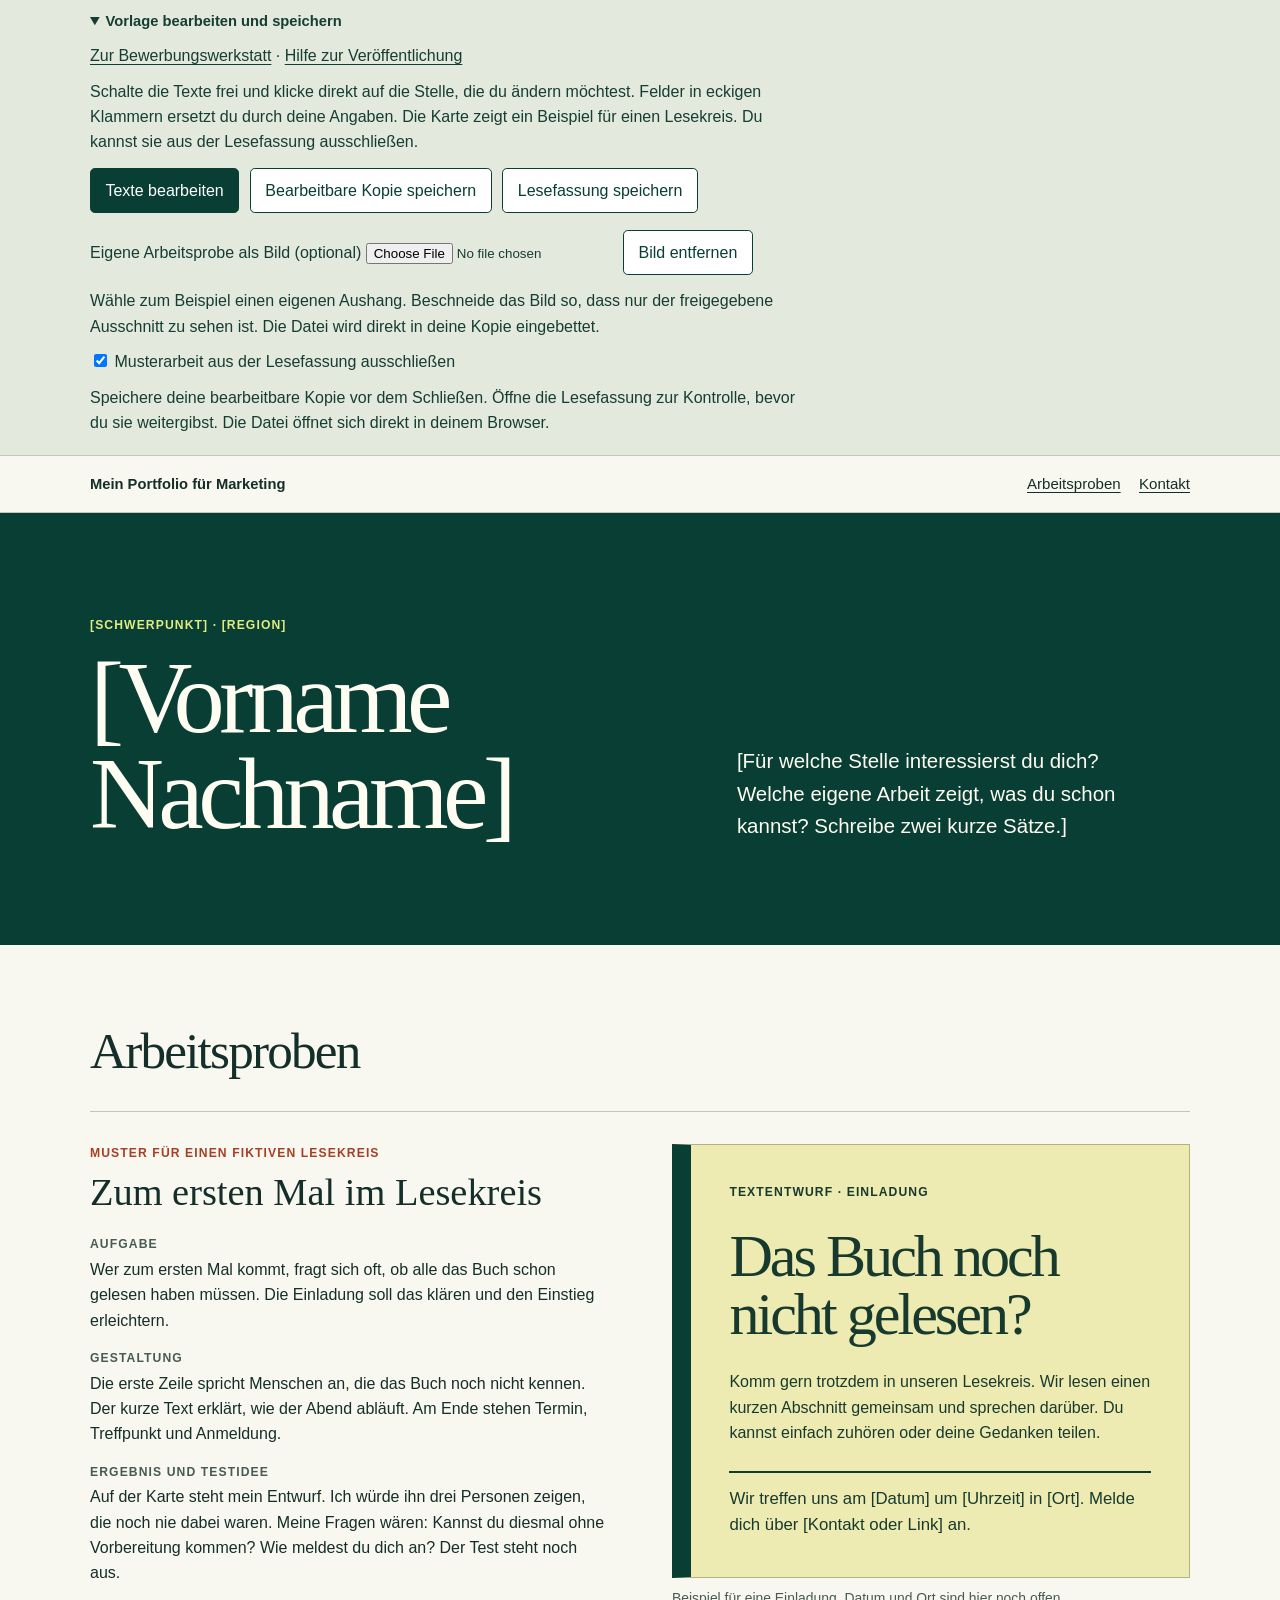
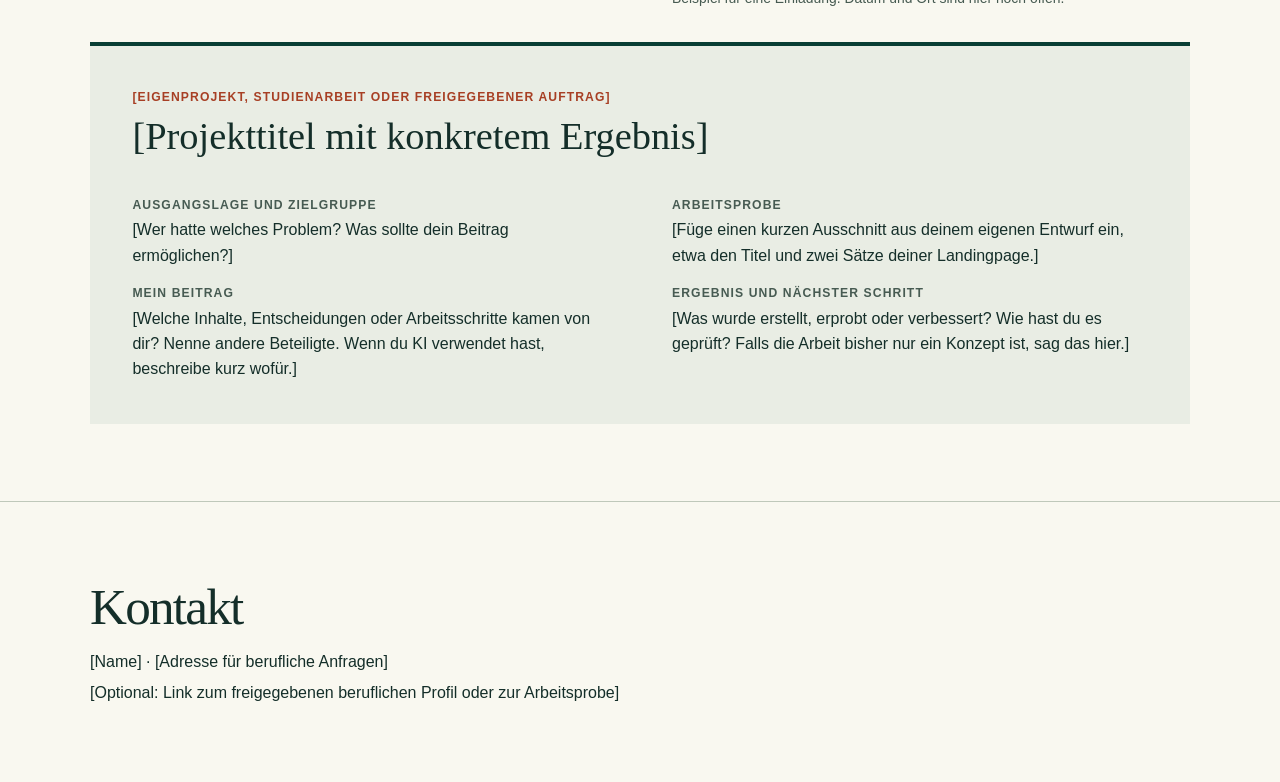
==== 04 Portfolio.html @ a508e402 "Bewerbungswerkstatt mit Leitfaden und Vorlagen" ====
<!doctype html>
<html lang="de">
<head>
<meta charset="utf-8">
<meta name="viewport" content="width=device-width, initial-scale=1">
<meta name="robots" content="noindex,nofollow">
<title>Mein Portfolio für Marketing · Arbeitsproben</title>
<style>
:root { color-scheme: light; --ink:#142e29; --forest:#083e34; --muted:#475b52; --paper:#f9f8f0; --rule:#bfc8ba; --acid:#e1ec81; --accent:#a73f24; }
* { box-sizing:border-box; }
body { margin:0; background:var(--paper); color:var(--ink); font:1rem/1.58 'Segoe UI',Arial,sans-serif; }
a { color:inherit; text-underline-offset:.2em; }
h1,h2,h3,p,dl,dd { margin:0; }
h1,h2,h3,.poster-copy { font-family:Georgia,'Times New Roman',serif; font-weight:400; }
h1 { font-size:clamp(3.2rem,8vw,7.7rem); line-height:.94; letter-spacing:-.055em; overflow-wrap:anywhere; max-width:13ch; }
h2 { font-size:clamp(2.1rem,4vw,3.6rem); line-height:1.12; letter-spacing:-.035em; }
h3 { font-size:clamp(1.75rem,3vw,2.65rem); line-height:1.12; }
.frame { width:min(1100px,calc(100% - 3rem)); margin:auto; }
.skip { position:absolute; left:.8rem; top:-4rem; z-index:4; padding:.5rem; background:white; }
.skip:focus { top:.5rem; }
:focus-visible { outline:3px solid #d15d25; outline-offset:3px; }
.editor { color:#163d33; background:#e3e9dd; border-bottom:1px solid var(--rule); }
.editor details { padding:.6rem 0; }
.editor summary { cursor:pointer; font-size:.92rem; font-weight:650; width:fit-content; }
.editor details p { max-width:80ch; margin:.65rem 0; }
button { margin:.2rem .4rem .2rem 0; border:1px solid var(--forest); border-radius:.3rem; padding:.55rem .9rem; font:inherit; cursor:pointer; color:var(--forest); background:white; }
button.primary { color:white; background:var(--forest); }
body.editing [data-field] { outline:1px dashed #86632b; outline-offset:2px; }
body.editing [data-field]:focus { outline:3px solid #da7930; }
header { border-bottom:1px solid var(--rule); }
.bar { display:flex; align-items:center; justify-content:space-between; gap:1rem; flex-wrap:wrap; padding:1rem 0; }
.mark { font-size:.92rem; font-weight:700; }
nav { display:flex; flex-wrap:wrap; gap:1.15rem; font-size:.94rem; }
.hero { padding:clamp(3rem,8vw,7rem) 0; background:var(--forest); color:#fffdf1; }
.eyebrow,dt,.label { font:700 .76rem/1.5 'Segoe UI',Arial,sans-serif; letter-spacing:.09em; text-transform:uppercase; }
.hero .eyebrow { color:var(--acid); margin:0 0 1rem; }
.hero-grid { display:grid; grid-template-columns:1.35fr 1fr; align-items:end; gap:2.2rem; }
.hero-copy { max-width:37ch; font-size:clamp(1.05rem,1.6vw,1.32rem); }
section.work,section.contact { padding:clamp(2.4rem,6vw,5rem) 0; }
.case { margin-top:2rem; border-top:1px solid var(--rule); padding-top:2rem; }
.case-layout { display:grid; grid-template-columns:1fr 1fr; gap:clamp(1.6rem,5vw,4rem); }
.label { color:var(--accent); margin-bottom:.55rem; }
dl { margin:1.35rem 0 0; }
dt { color:var(--muted); margin:1rem 0 .22rem; }
dd { max-width:60ch; }
figure { margin:0; }
.poster { background:#edebb2; border:1px solid #b0b482; border-left:clamp(.65rem,2vw,1.2rem) solid var(--forest); padding:clamp(1.4rem,3vw,2.7rem); display:flex; flex-direction:column; justify-content:space-between; gap:1.6rem; min-height:21rem; color:#183a2e; }
.poster-copy { font-size:clamp(2.25rem,4.7vw,4.65rem); line-height:.97; letter-spacing:-.05em; }
.poster-foot { border-top:2px solid var(--forest); padding-top:.8rem; font-size:1.05rem; }
figcaption { margin-top:.6rem; font-size:.87rem; color:var(--muted); }
.myproject { background:#e9ede4; padding:clamp(1.3rem,4vw,2.65rem); border-top:.3rem solid var(--forest); }
.last { border-top:1px solid var(--rule); }
.contact h2 { margin-bottom:.8rem; }
.contact p + p { margin-top:.4rem; }
body [data-field] { overflow-wrap:anywhere; white-space:pre-line; }
@media(max-width:680px) { .frame { width:calc(100% - 2rem); } .hero-grid,.case-layout { grid-template-columns:1fr; } .hero-grid { gap:1.4rem; } .poster { min-height:15rem; } }
@media print { body { background:white; color:#162e28; font-size:10pt; } .frame { width:100%; } .editor,nav,.skip { display:none; } .hero { padding:1rem 0; background:white; color:#142e29; } .hero .eyebrow { color:#163b31; } h1 { font-size:34pt; } h2 { font-size:23pt; } .work,.contact,.case { padding:1rem 0 !important; } .poster { min-height:auto; } article { break-inside:avoid; } }
</style>
</head>
<body>
<!-- Bearbeitung mit KI: Stelle der KI diese Datei und ausschließlich freigegebene Fakten zur Verfügung. Bitte sie, die sichtbaren Inhalte in data-field zu ersetzen und title anzupassen. Behalte deutsche Beschriftungen, mobile Darstellung, Tastaturbedienung und die lokale Speichern-Funktion. Markiere jede Übungsarbeit als solche. Verwende nur selbst erstellte oder freigegebene Arbeitsproben. Füge echte Mail- oder Projektlinks nur auf ausdrücklichen Wunsch ein. -->
<a class="skip" href="#inhalt">Zum Inhalt</a>
<div class="editor" id="werkbank"><details class="frame" open>
<summary>Vorlage bearbeiten und speichern</summary><p><a href="index.html#zeigen">Zur Bewerbungswerkstatt</a> · <a href="veroeffentlichen.html">Hilfe zur Veröffentlichung</a></p>
<p>Schalte die Texte frei und klicke direkt auf die Stelle, die du ändern möchtest. Felder in eckigen Klammern ersetzt du durch deine Angaben. Die Karte zeigt ein Beispiel für einen Lesekreis. Du kannst sie aus der Lesefassung ausschließen.</p>
<button class="primary" type="button" id="edit" aria-pressed="false">Texte bearbeiten</button>
<button type="button" id="save">Bearbeitbare Kopie speichern</button>
<button type="button" id="share">Lesefassung speichern</button>
<p><label>Eigene Arbeitsprobe als Bild (optional) <input type="file" id="imageFile" accept="image/png,image/jpeg,image/webp"></label> <button type="button" id="removeImage">Bild entfernen</button></p><p>Wähle zum Beispiel einen eigenen Aushang. Beschneide das Bild so, dass nur der freigegebene Ausschnitt zu sehen ist. Die Datei wird direkt in deine Kopie eingebettet.</p><p><label><input type="checkbox" id="sample" checked> Musterarbeit aus der Lesefassung ausschließen</label></p>
<p>Speichere deine bearbeitbare Kopie vor dem Schließen. Öffne die Lesefassung zur Kontrolle, bevor du sie weitergibst. Die Datei öffnet sich direkt in deinem Browser.</p><p id="status" role="status"></p>
</details></div>
<header><div class="bar frame"><span class="mark">Mein Portfolio für Marketing</span><nav aria-label="Inhalt"><a href="#arbeiten">Arbeitsproben</a><a href="#kontakt">Kontakt</a></nav></div></header>
<main id="inhalt">
<section class="hero" aria-label="Profil"><div class="frame hero-grid"><div><p class="eyebrow" data-field>[Schwerpunkt] · [Region]</p><h1 data-field>[Vorname Nachname]</h1></div><p class="hero-copy" data-field>[Für welche Stelle interessierst du dich? Welche eigene Arbeit zeigt, was du schon kannst? Schreibe zwei kurze Sätze.]</p></div></section>
<section class="frame work" id="arbeiten"><h2>Arbeitsproben</h2>
<!-- BEISPIEL START: Dieses vollständige Muster gehört nicht zu deiner Berufserfahrung. Es kann in der Lesefassung weggelassen werden. -->
<article class="case case-layout" id="muster"><div><p class="label">Muster für einen fiktiven Lesekreis</p><h3>Zum ersten Mal im Lesekreis</h3>
<dl><dt>Aufgabe</dt><dd>Wer zum ersten Mal kommt, fragt sich oft, ob alle das Buch schon gelesen haben müssen. Die Einladung soll das klären und den Einstieg erleichtern.</dd><dt>Gestaltung</dt><dd>Die erste Zeile spricht Menschen an, die das Buch noch nicht kennen. Der kurze Text erklärt, wie der Abend abläuft. Am Ende stehen Termin, Treffpunkt und Anmeldung.</dd><dt>Ergebnis und Testidee</dt><dd>Auf der Karte steht mein Entwurf. Ich würde ihn drei Personen zeigen, die noch nie dabei waren. Meine Fragen wären: Kannst du diesmal ohne Vorbereitung kommen? Wie meldest du dich an? Der Test steht noch aus.</dd></dl></div>
<figure><div class="poster"><span class="eyebrow">Textentwurf · Einladung</span><p class="poster-copy">Das Buch noch nicht gelesen?</p><p>Komm gern trotzdem in unseren Lesekreis. Wir lesen einen kurzen Abschnitt gemeinsam und sprechen darüber. Du kannst einfach zuhören oder deine Gedanken teilen.</p><p class="poster-foot">Wir treffen uns am [Datum] um [Uhrzeit] in [Ort]. Melde dich über [Kontakt oder Link] an.</p></div><figcaption>Beispiel für eine Einladung. Datum und Ort sind hier noch offen.</figcaption></figure>
</article>
<!-- BEISPIEL ENDE -->
<!-- EIGENES PROJEKT START: Der gesamte article-Block kann für eine zweite echte Arbeitsprobe kopiert werden. -->
<article class="case myproject"><p class="label" data-field>[Eigenprojekt, Studienarbeit oder freigegebener Auftrag]</p><h3 data-field>[Projekttitel mit konkretem Ergebnis]</h3>
<div class="case-layout"><dl><dt>Ausgangslage und Zielgruppe</dt><dd data-field>[Wer hatte welches Problem? Was sollte dein Beitrag ermöglichen?]</dd><dt>Mein Beitrag</dt><dd data-field>[Welche Inhalte, Entscheidungen oder Arbeitsschritte kamen von dir? Nenne andere Beteiligte. Wenn du KI verwendet hast, beschreibe kurz wofür.]</dd></dl><dl><dt>Arbeitsprobe</dt><dd data-field>[Füge einen kurzen Ausschnitt aus deinem eigenen Entwurf ein, etwa den Titel und zwei Sätze deiner Landingpage.]</dd><dt>Ergebnis und nächster Schritt</dt><dd data-field>[Was wurde erstellt, erprobt oder verbessert? Wie hast du es geprüft? Falls die Arbeit bisher nur ein Konzept ist, sag das hier.]</dd></dl></div><figure id="ownFigure" hidden style="margin-top:24px"><img id="ownImage" alt="" style="display:block;max-width:100%;max-height:70vh;object-fit:contain"><figcaption data-field>[Was zeigt dieser Ausschnitt?]</figcaption></figure></article>
<!-- EIGENES PROJEKT ENDE -->
</section>
<section class="last contact" id="kontakt"><div class="frame"><h2>Kontakt</h2><p data-field>[Name] · [Adresse für berufliche Anfragen]</p><p data-field>[Optional: Link zum freigegebenen beruflichen Profil oder zur Arbeitsprobe]</p></div></section>
</main>
<script>
const editor = document.querySelector('#werkbank');
const editButton = document.querySelector('#edit');
const status = document.querySelector('#status');
const fields = Array.from(document.querySelectorAll('[data-field]'));
editButton.addEventListener('click', () => {
  const active = document.body.classList.toggle('editing');
  fields.forEach(field => {
    if (active) field.setAttribute('contenteditable','plaintext-only');
    else field.removeAttribute('contenteditable');
  });
  editButton.setAttribute('aria-pressed', String(active));
  editButton.textContent = active ? 'Bearbeitung beenden' : 'Texte bearbeiten';
  status.textContent = active ? 'Texte sind freigegeben. Zum Bearbeiten einen Text auswählen.' : 'Die Bearbeitung ist beendet. Du kannst jetzt deine Kopie speichern.';
});
const ownFigure=document.getElementById('ownFigure'), ownImage=document.getElementById('ownImage'), imageFile=document.getElementById('imageFile');
let imageRequest=0;
imageFile.addEventListener('change',async ()=>{
  const request=++imageRequest;
  const file=imageFile.files[0];
  if (!file) return;
  if (!['image/png','image/jpeg','image/webp'].includes(file.type)||file.size>12*1024*1024){status.textContent='Bitte wähle ein JPG, PNG oder WebP bis 12 MB.';return}
  const source=URL.createObjectURL(file), preview=new Image();
  try{
    preview.src=source; await preview.decode();
    if(request!==imageRequest)return;
    const ratio=Math.min(1,1500/Math.max(preview.width,preview.height));
    const canvas=document.createElement('canvas');canvas.width=Math.max(1,Math.round(preview.width*ratio));canvas.height=Math.max(1,Math.round(preview.height*ratio));
    const ctx=canvas.getContext('2d');ctx.fillStyle='white';ctx.fillRect(0,0,canvas.width,canvas.height);ctx.drawImage(preview,0,0,canvas.width,canvas.height);
    ownImage.src=canvas.toDataURL('image/jpeg',.87);ownFigure.hidden=false;status.textContent='Dein Bild ist eingefügt. Ergänze unter der Arbeitsprobe einen Bildtext und speichere deine Kopie.';
  }catch{status.textContent='Das Bild liess sich nicht öffnen. Bitte versuche ein anderes Bild.'}finally{URL.revokeObjectURL(source);imageFile.value=''}
});
document.getElementById('removeImage').addEventListener('click',()=>{imageRequest++;ownFigure.hidden=true;ownImage.removeAttribute('src');imageFile.value='';status.textContent='Das Bild wurde entfernt.'});
function saveCopy(readOnly) {
  const copy = document.documentElement.cloneNode(true);
  copy.querySelectorAll('[contenteditable]').forEach(field => field.removeAttribute('contenteditable'));
  copy.querySelector('body').classList.remove('editing');
  const sampleBox = editor.querySelector('#sample');
  if (readOnly) {
    if (sampleBox.checked) copy.querySelector('#muster')?.remove();
    const fig=copy.querySelector('#ownFigure');
    if(fig.hidden)fig.remove();else fig.querySelector('img').alt=fig.querySelector('figcaption').textContent.trim();
    const optional=copy.querySelector('#kontakt p:last-child');
    if(!optional.textContent.trim()||optional.textContent.includes('[Optional'))optional.remove();
    const unfilled=Array.from(copy.querySelectorAll('[data-field]')).filter(x=>!x.textContent.trim()||/\[[^\]]+\]/.test(x.textContent));
    if(unfilled.length){status.textContent='Ergänze vor der Veröffentlichung noch '+unfilled.length+' Textfeld'+(unfilled.length===1?'':'er')+'. Der erste offene Eintrag lautet „'+(unfilled[0].textContent.trim()||'leeres Feld')+'“. Deine bearbeitbare Kopie kannst du jederzeit speichern.';return}
    copy.querySelector('title').textContent=copy.querySelector('h1').textContent.trim()+' · Marketingportfolio';
    copy.querySelectorAll('[data-field]').forEach(x=>{x.removeAttribute('data-field')});
    copy.querySelector('meta[name=robots]')?.remove();
    copy.querySelector('#werkbank').remove();
    copy.querySelector('script').remove();
  } else {
    copy.querySelector('#werkbank a[href^="index.html"]')?.remove();
    copy.querySelector('#werkbank a[href="veroeffentlichen.html"]')?.parentElement.remove();
    copy.querySelector('#sample').toggleAttribute('checked',sampleBox.checked);
    copy.querySelector('#edit').setAttribute('aria-pressed','false');
    copy.querySelector('#edit').textContent='Texte bearbeiten';
    copy.querySelector('#status').textContent='';
  }
  const file = new Blob(['<!doctype html>\n',copy.outerHTML],{type:'text/html;charset=utf-8'});
  const url = URL.createObjectURL(file);
  const link = document.createElement('a');
  link.href=url;
  link.download=readOnly ? 'index.html' : 'Mein_Portfolio_bearbeitbar.html';
  document.body.appendChild(link);
  link.click();
  link.remove();
  window.setTimeout(()=>URL.revokeObjectURL(url),3000);
  status.textContent = 'Der Download ist angefordert. Öffne die gespeicherte Datei zur Kontrolle.';
}
document.querySelector('#save').addEventListener('click',()=>saveCopy(false));
document.querySelector('#share').addEventListener('click',()=>saveCopy(true));
</script>
</body></html>
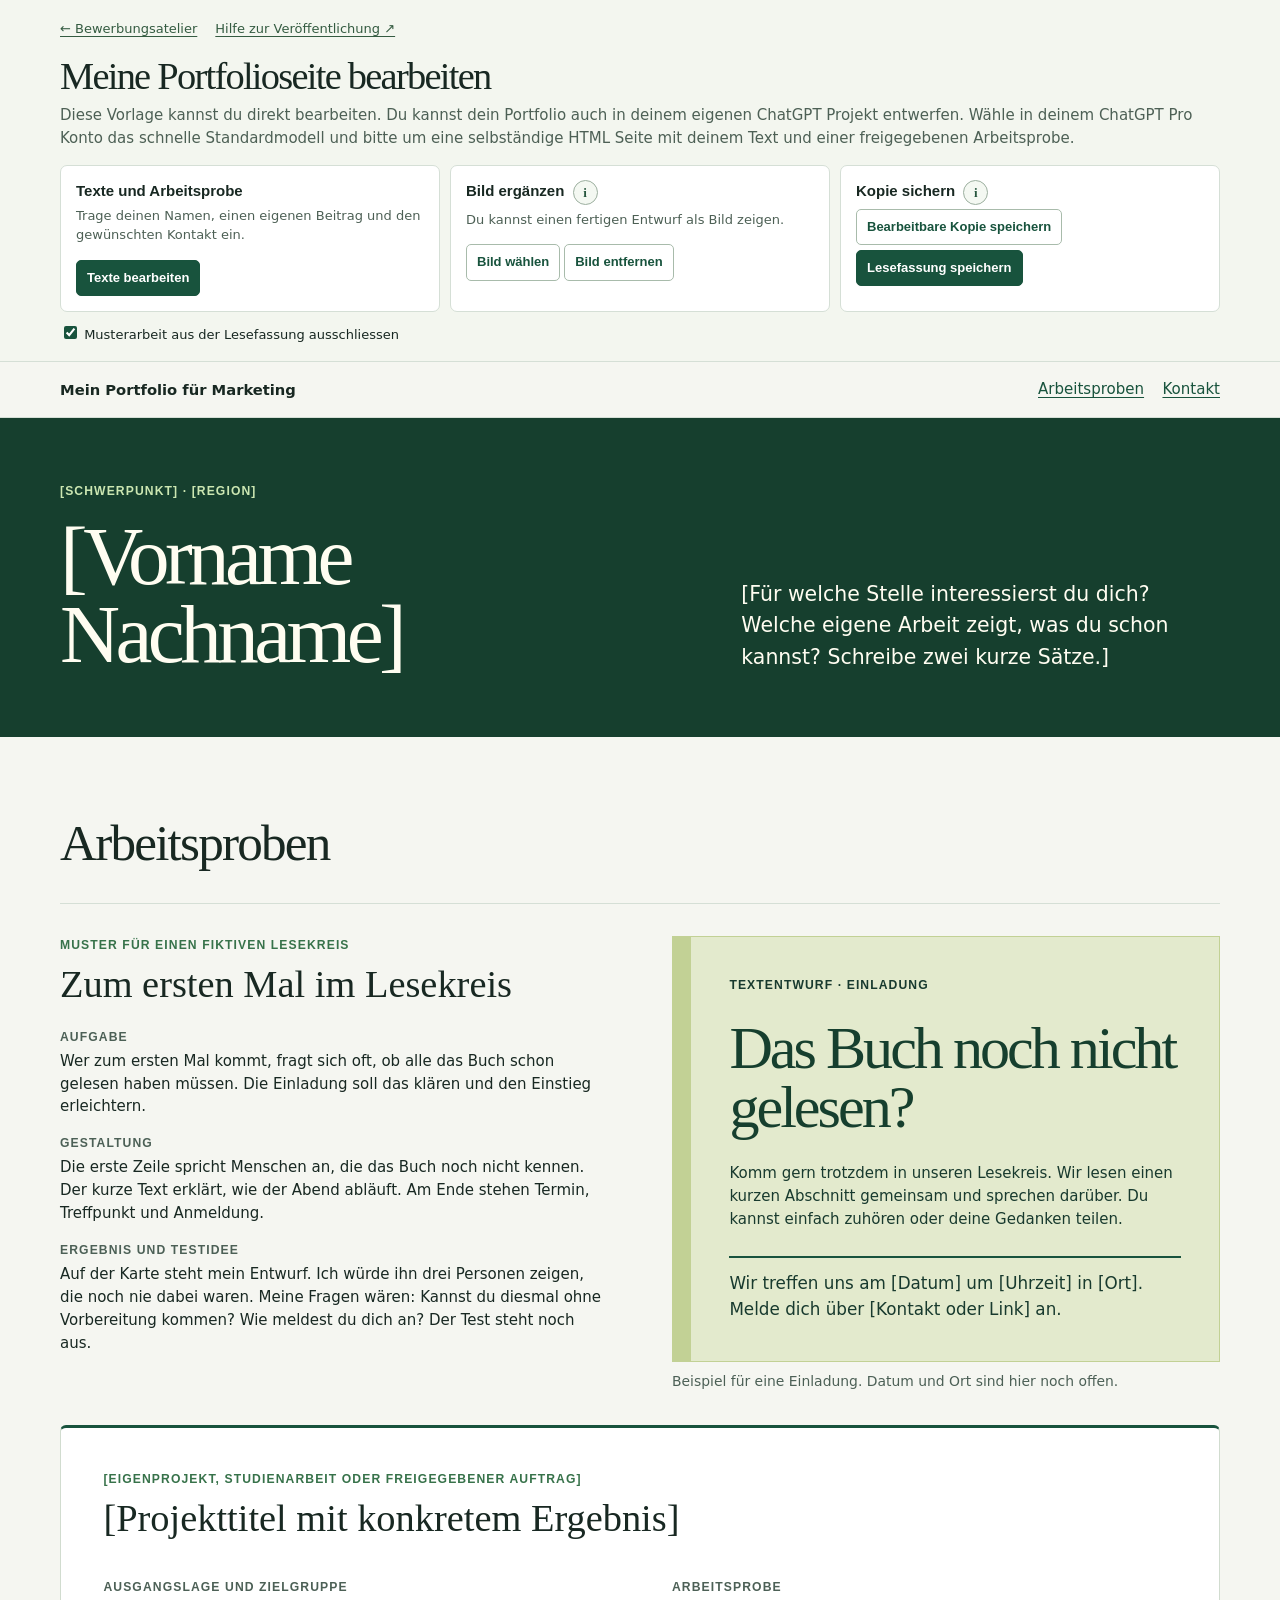
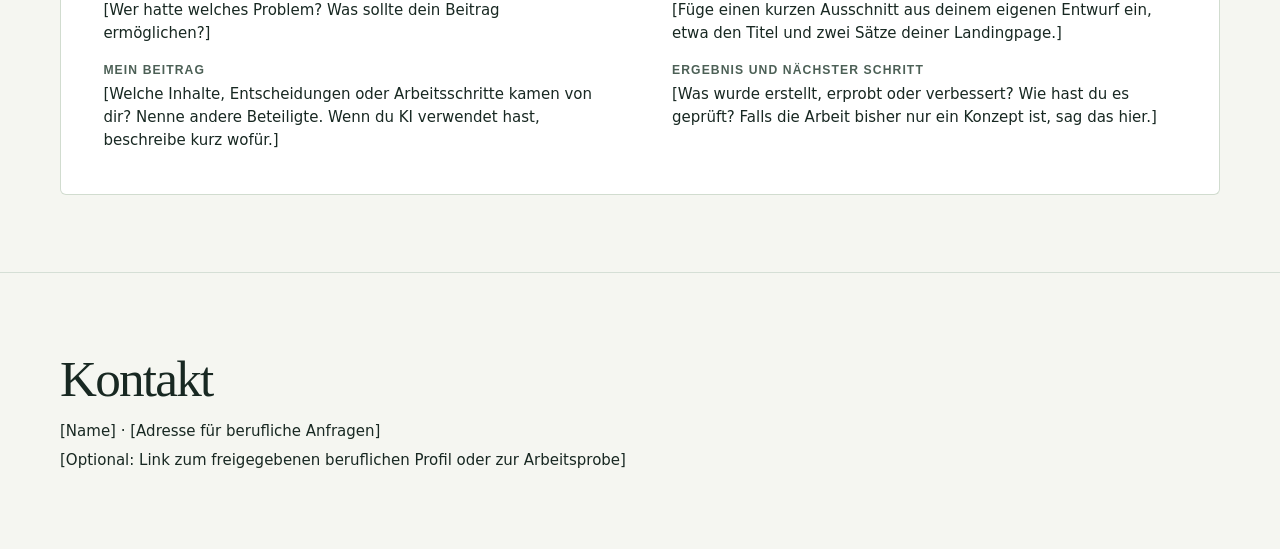
==== commit cee03a29: "Bewerbungsatelier mit lokalem CV Import und privater Bewerbungsmappe" ====
--- a/04 Portfolio.html
+++ b/04 Portfolio.html
@@ -1,162 +1,177 @@
-<!doctype html>
-<html lang="de">
-<head>
-<meta charset="utf-8">
-<meta name="viewport" content="width=device-width, initial-scale=1">
-<meta name="robots" content="noindex,nofollow">
-<title>Mein Portfolio für Marketing · Arbeitsproben</title>
-<style>
-:root { color-scheme: light; --ink:#142e29; --forest:#083e34; --muted:#475b52; --paper:#f9f8f0; --rule:#bfc8ba; --acid:#e1ec81; --accent:#a73f24; }
-* { box-sizing:border-box; }
-body { margin:0; background:var(--paper); color:var(--ink); font:1rem/1.58 'Segoe UI',Arial,sans-serif; }
-a { color:inherit; text-underline-offset:.2em; }
-h1,h2,h3,p,dl,dd { margin:0; }
-h1,h2,h3,.poster-copy { font-family:Georgia,'Times New Roman',serif; font-weight:400; }
-h1 { font-size:clamp(3.2rem,8vw,7.7rem); line-height:.94; letter-spacing:-.055em; overflow-wrap:anywhere; max-width:13ch; }
-h2 { font-size:clamp(2.1rem,4vw,3.6rem); line-height:1.12; letter-spacing:-.035em; }
-h3 { font-size:clamp(1.75rem,3vw,2.65rem); line-height:1.12; }
-.frame { width:min(1100px,calc(100% - 3rem)); margin:auto; }
-.skip { position:absolute; left:.8rem; top:-4rem; z-index:4; padding:.5rem; background:white; }
-.skip:focus { top:.5rem; }
-:focus-visible { outline:3px solid #d15d25; outline-offset:3px; }
-.editor { color:#163d33; background:#e3e9dd; border-bottom:1px solid var(--rule); }
-.editor details { padding:.6rem 0; }
-.editor summary { cursor:pointer; font-size:.92rem; font-weight:650; width:fit-content; }
-.editor details p { max-width:80ch; margin:.65rem 0; }
-button { margin:.2rem .4rem .2rem 0; border:1px solid var(--forest); border-radius:.3rem; padding:.55rem .9rem; font:inherit; cursor:pointer; color:var(--forest); background:white; }
-button.primary { color:white; background:var(--forest); }
-body.editing [data-field] { outline:1px dashed #86632b; outline-offset:2px; }
-body.editing [data-field]:focus { outline:3px solid #da7930; }
-header { border-bottom:1px solid var(--rule); }
-.bar { display:flex; align-items:center; justify-content:space-between; gap:1rem; flex-wrap:wrap; padding:1rem 0; }
-.mark { font-size:.92rem; font-weight:700; }
-nav { display:flex; flex-wrap:wrap; gap:1.15rem; font-size:.94rem; }
-.hero { padding:clamp(3rem,8vw,7rem) 0; background:var(--forest); color:#fffdf1; }
-.eyebrow,dt,.label { font:700 .76rem/1.5 'Segoe UI',Arial,sans-serif; letter-spacing:.09em; text-transform:uppercase; }
-.hero .eyebrow { color:var(--acid); margin:0 0 1rem; }
-.hero-grid { display:grid; grid-template-columns:1.35fr 1fr; align-items:end; gap:2.2rem; }
-.hero-copy { max-width:37ch; font-size:clamp(1.05rem,1.6vw,1.32rem); }
-section.work,section.contact { padding:clamp(2.4rem,6vw,5rem) 0; }
-.case { margin-top:2rem; border-top:1px solid var(--rule); padding-top:2rem; }
-.case-layout { display:grid; grid-template-columns:1fr 1fr; gap:clamp(1.6rem,5vw,4rem); }
-.label { color:var(--accent); margin-bottom:.55rem; }
-dl { margin:1.35rem 0 0; }
-dt { color:var(--muted); margin:1rem 0 .22rem; }
-dd { max-width:60ch; }
-figure { margin:0; }
-.poster { background:#edebb2; border:1px solid #b0b482; border-left:clamp(.65rem,2vw,1.2rem) solid var(--forest); padding:clamp(1.4rem,3vw,2.7rem); display:flex; flex-direction:column; justify-content:space-between; gap:1.6rem; min-height:21rem; color:#183a2e; }
-.poster-copy { font-size:clamp(2.25rem,4.7vw,4.65rem); line-height:.97; letter-spacing:-.05em; }
-.poster-foot { border-top:2px solid var(--forest); padding-top:.8rem; font-size:1.05rem; }
-figcaption { margin-top:.6rem; font-size:.87rem; color:var(--muted); }
-.myproject { background:#e9ede4; padding:clamp(1.3rem,4vw,2.65rem); border-top:.3rem solid var(--forest); }
-.last { border-top:1px solid var(--rule); }
-.contact h2 { margin-bottom:.8rem; }
-.contact p + p { margin-top:.4rem; }
-body [data-field] { overflow-wrap:anywhere; white-space:pre-line; }
-@media(max-width:680px) { .frame { width:calc(100% - 2rem); } .hero-grid,.case-layout { grid-template-columns:1fr; } .hero-grid { gap:1.4rem; } .poster { min-height:15rem; } }
-@media print { body { background:white; color:#162e28; font-size:10pt; } .frame { width:100%; } .editor,nav,.skip { display:none; } .hero { padding:1rem 0; background:white; color:#142e29; } .hero .eyebrow { color:#163b31; } h1 { font-size:34pt; } h2 { font-size:23pt; } .work,.contact,.case { padding:1rem 0 !important; } .poster { min-height:auto; } article { break-inside:avoid; } }
-</style>
-</head>
-<body>
-<!-- Bearbeitung mit KI: Stelle der KI diese Datei und ausschließlich freigegebene Fakten zur Verfügung. Bitte sie, die sichtbaren Inhalte in data-field zu ersetzen und title anzupassen. Behalte deutsche Beschriftungen, mobile Darstellung, Tastaturbedienung und die lokale Speichern-Funktion. Markiere jede Übungsarbeit als solche. Verwende nur selbst erstellte oder freigegebene Arbeitsproben. Füge echte Mail- oder Projektlinks nur auf ausdrücklichen Wunsch ein. -->
-<a class="skip" href="#inhalt">Zum Inhalt</a>
-<div class="editor" id="werkbank"><details class="frame" open>
-<summary>Vorlage bearbeiten und speichern</summary><p><a href="index.html#zeigen">Zur Bewerbungswerkstatt</a> · <a href="veroeffentlichen.html">Hilfe zur Veröffentlichung</a></p>
-<p>Schalte die Texte frei und klicke direkt auf die Stelle, die du ändern möchtest. Felder in eckigen Klammern ersetzt du durch deine Angaben. Die Karte zeigt ein Beispiel für einen Lesekreis. Du kannst sie aus der Lesefassung ausschließen.</p>
-<button class="primary" type="button" id="edit" aria-pressed="false">Texte bearbeiten</button>
-<button type="button" id="save">Bearbeitbare Kopie speichern</button>
-<button type="button" id="share">Lesefassung speichern</button>
-<p><label>Eigene Arbeitsprobe als Bild (optional) <input type="file" id="imageFile" accept="image/png,image/jpeg,image/webp"></label> <button type="button" id="removeImage">Bild entfernen</button></p><p>Wähle zum Beispiel einen eigenen Aushang. Beschneide das Bild so, dass nur der freigegebene Ausschnitt zu sehen ist. Die Datei wird direkt in deine Kopie eingebettet.</p><p><label><input type="checkbox" id="sample" checked> Musterarbeit aus der Lesefassung ausschließen</label></p>
-<p>Speichere deine bearbeitbare Kopie vor dem Schließen. Öffne die Lesefassung zur Kontrolle, bevor du sie weitergibst. Die Datei öffnet sich direkt in deinem Browser.</p><p id="status" role="status"></p>
-</details></div>
-<header><div class="bar frame"><span class="mark">Mein Portfolio für Marketing</span><nav aria-label="Inhalt"><a href="#arbeiten">Arbeitsproben</a><a href="#kontakt">Kontakt</a></nav></div></header>
-<main id="inhalt">
-<section class="hero" aria-label="Profil"><div class="frame hero-grid"><div><p class="eyebrow" data-field>[Schwerpunkt] · [Region]</p><h1 data-field>[Vorname Nachname]</h1></div><p class="hero-copy" data-field>[Für welche Stelle interessierst du dich? Welche eigene Arbeit zeigt, was du schon kannst? Schreibe zwei kurze Sätze.]</p></div></section>
-<section class="frame work" id="arbeiten"><h2>Arbeitsproben</h2>
-<!-- BEISPIEL START: Dieses vollständige Muster gehört nicht zu deiner Berufserfahrung. Es kann in der Lesefassung weggelassen werden. -->
-<article class="case case-layout" id="muster"><div><p class="label">Muster für einen fiktiven Lesekreis</p><h3>Zum ersten Mal im Lesekreis</h3>
-<dl><dt>Aufgabe</dt><dd>Wer zum ersten Mal kommt, fragt sich oft, ob alle das Buch schon gelesen haben müssen. Die Einladung soll das klären und den Einstieg erleichtern.</dd><dt>Gestaltung</dt><dd>Die erste Zeile spricht Menschen an, die das Buch noch nicht kennen. Der kurze Text erklärt, wie der Abend abläuft. Am Ende stehen Termin, Treffpunkt und Anmeldung.</dd><dt>Ergebnis und Testidee</dt><dd>Auf der Karte steht mein Entwurf. Ich würde ihn drei Personen zeigen, die noch nie dabei waren. Meine Fragen wären: Kannst du diesmal ohne Vorbereitung kommen? Wie meldest du dich an? Der Test steht noch aus.</dd></dl></div>
-<figure><div class="poster"><span class="eyebrow">Textentwurf · Einladung</span><p class="poster-copy">Das Buch noch nicht gelesen?</p><p>Komm gern trotzdem in unseren Lesekreis. Wir lesen einen kurzen Abschnitt gemeinsam und sprechen darüber. Du kannst einfach zuhören oder deine Gedanken teilen.</p><p class="poster-foot">Wir treffen uns am [Datum] um [Uhrzeit] in [Ort]. Melde dich über [Kontakt oder Link] an.</p></div><figcaption>Beispiel für eine Einladung. Datum und Ort sind hier noch offen.</figcaption></figure>
-</article>
-<!-- BEISPIEL ENDE -->
-<!-- EIGENES PROJEKT START: Der gesamte article-Block kann für eine zweite echte Arbeitsprobe kopiert werden. -->
-<article class="case myproject"><p class="label" data-field>[Eigenprojekt, Studienarbeit oder freigegebener Auftrag]</p><h3 data-field>[Projekttitel mit konkretem Ergebnis]</h3>
-<div class="case-layout"><dl><dt>Ausgangslage und Zielgruppe</dt><dd data-field>[Wer hatte welches Problem? Was sollte dein Beitrag ermöglichen?]</dd><dt>Mein Beitrag</dt><dd data-field>[Welche Inhalte, Entscheidungen oder Arbeitsschritte kamen von dir? Nenne andere Beteiligte. Wenn du KI verwendet hast, beschreibe kurz wofür.]</dd></dl><dl><dt>Arbeitsprobe</dt><dd data-field>[Füge einen kurzen Ausschnitt aus deinem eigenen Entwurf ein, etwa den Titel und zwei Sätze deiner Landingpage.]</dd><dt>Ergebnis und nächster Schritt</dt><dd data-field>[Was wurde erstellt, erprobt oder verbessert? Wie hast du es geprüft? Falls die Arbeit bisher nur ein Konzept ist, sag das hier.]</dd></dl></div><figure id="ownFigure" hidden style="margin-top:24px"><img id="ownImage" alt="" style="display:block;max-width:100%;max-height:70vh;object-fit:contain"><figcaption data-field>[Was zeigt dieser Ausschnitt?]</figcaption></figure></article>
-<!-- EIGENES PROJEKT ENDE -->
-</section>
-<section class="last contact" id="kontakt"><div class="frame"><h2>Kontakt</h2><p data-field>[Name] · [Adresse für berufliche Anfragen]</p><p data-field>[Optional: Link zum freigegebenen beruflichen Profil oder zur Arbeitsprobe]</p></div></section>
-</main>
-<script>
-const editor = document.querySelector('#werkbank');
-const editButton = document.querySelector('#edit');
-const status = document.querySelector('#status');
-const fields = Array.from(document.querySelectorAll('[data-field]'));
-editButton.addEventListener('click', () => {
-  const active = document.body.classList.toggle('editing');
-  fields.forEach(field => {
-    if (active) field.setAttribute('contenteditable','plaintext-only');
-    else field.removeAttribute('contenteditable');
-  });
-  editButton.setAttribute('aria-pressed', String(active));
-  editButton.textContent = active ? 'Bearbeitung beenden' : 'Texte bearbeiten';
-  status.textContent = active ? 'Texte sind freigegeben. Zum Bearbeiten einen Text auswählen.' : 'Die Bearbeitung ist beendet. Du kannst jetzt deine Kopie speichern.';
-});
-const ownFigure=document.getElementById('ownFigure'), ownImage=document.getElementById('ownImage'), imageFile=document.getElementById('imageFile');
-let imageRequest=0;
-imageFile.addEventListener('change',async ()=>{
-  const request=++imageRequest;
-  const file=imageFile.files[0];
-  if (!file) return;
-  if (!['image/png','image/jpeg','image/webp'].includes(file.type)||file.size>12*1024*1024){status.textContent='Bitte wähle ein JPG, PNG oder WebP bis 12 MB.';return}
-  const source=URL.createObjectURL(file), preview=new Image();
-  try{
-    preview.src=source; await preview.decode();
-    if(request!==imageRequest)return;
-    const ratio=Math.min(1,1500/Math.max(preview.width,preview.height));
-    const canvas=document.createElement('canvas');canvas.width=Math.max(1,Math.round(preview.width*ratio));canvas.height=Math.max(1,Math.round(preview.height*ratio));
-    const ctx=canvas.getContext('2d');ctx.fillStyle='white';ctx.fillRect(0,0,canvas.width,canvas.height);ctx.drawImage(preview,0,0,canvas.width,canvas.height);
-    ownImage.src=canvas.toDataURL('image/jpeg',.87);ownFigure.hidden=false;status.textContent='Dein Bild ist eingefügt. Ergänze unter der Arbeitsprobe einen Bildtext und speichere deine Kopie.';
-  }catch{status.textContent='Das Bild liess sich nicht öffnen. Bitte versuche ein anderes Bild.'}finally{URL.revokeObjectURL(source);imageFile.value=''}
-});
-document.getElementById('removeImage').addEventListener('click',()=>{imageRequest++;ownFigure.hidden=true;ownImage.removeAttribute('src');imageFile.value='';status.textContent='Das Bild wurde entfernt.'});
-function saveCopy(readOnly) {
-  const copy = document.documentElement.cloneNode(true);
-  copy.querySelectorAll('[contenteditable]').forEach(field => field.removeAttribute('contenteditable'));
-  copy.querySelector('body').classList.remove('editing');
-  const sampleBox = editor.querySelector('#sample');
-  if (readOnly) {
-    if (sampleBox.checked) copy.querySelector('#muster')?.remove();
-    const fig=copy.querySelector('#ownFigure');
-    if(fig.hidden)fig.remove();else fig.querySelector('img').alt=fig.querySelector('figcaption').textContent.trim();
-    const optional=copy.querySelector('#kontakt p:last-child');
-    if(!optional.textContent.trim()||optional.textContent.includes('[Optional'))optional.remove();
-    const unfilled=Array.from(copy.querySelectorAll('[data-field]')).filter(x=>!x.textContent.trim()||/\[[^\]]+\]/.test(x.textContent));
-    if(unfilled.length){status.textContent='Ergänze vor der Veröffentlichung noch '+unfilled.length+' Textfeld'+(unfilled.length===1?'':'er')+'. Der erste offene Eintrag lautet „'+(unfilled[0].textContent.trim()||'leeres Feld')+'“. Deine bearbeitbare Kopie kannst du jederzeit speichern.';return}
-    copy.querySelector('title').textContent=copy.querySelector('h1').textContent.trim()+' · Marketingportfolio';
-    copy.querySelectorAll('[data-field]').forEach(x=>{x.removeAttribute('data-field')});
-    copy.querySelector('meta[name=robots]')?.remove();
-    copy.querySelector('#werkbank').remove();
-    copy.querySelector('script').remove();
-  } else {
-    copy.querySelector('#werkbank a[href^="index.html"]')?.remove();
-    copy.querySelector('#werkbank a[href="veroeffentlichen.html"]')?.parentElement.remove();
-    copy.querySelector('#sample').toggleAttribute('checked',sampleBox.checked);
-    copy.querySelector('#edit').setAttribute('aria-pressed','false');
-    copy.querySelector('#edit').textContent='Texte bearbeiten';
-    copy.querySelector('#status').textContent='';
-  }
-  const file = new Blob(['<!doctype html>\n',copy.outerHTML],{type:'text/html;charset=utf-8'});
-  const url = URL.createObjectURL(file);
-  const link = document.createElement('a');
-  link.href=url;
-  link.download=readOnly ? 'index.html' : 'Mein_Portfolio_bearbeitbar.html';
-  document.body.appendChild(link);
-  link.click();
-  link.remove();
-  window.setTimeout(()=>URL.revokeObjectURL(url),3000);
-  status.textContent = 'Der Download ist angefordert. Öffne die gespeicherte Datei zur Kontrolle.';
-}
-document.querySelector('#save').addEventListener('click',()=>saveCopy(false));
-document.querySelector('#share').addEventListener('click',()=>saveCopy(true));
-</script>
+<!doctype html>
+<html lang="de">
+<head>
+<meta charset="utf-8">
+<meta name="viewport" content="width=device-width, initial-scale=1">
+<meta name="robots" content="noindex,nofollow">
+<title>Mein Portfolio für Marketing · Arbeitsproben</title>
+<style>
+:root { color-scheme: light; --ink:#142e29; --forest:#083e34; --muted:#475b52; --paper:#f9f8f0; --rule:#bfc8ba; --acid:#e1ec81; --accent:#a73f24; }
+* { box-sizing:border-box; }
+body { margin:0; background:var(--paper); color:var(--ink); font:1rem/1.58 'Segoe UI',Arial,sans-serif; }
+a { color:inherit; text-underline-offset:.2em; }
+h1,h2,h3,p,dl,dd { margin:0; }
+h1,h2,h3,.poster-copy { font-family:Georgia,'Times New Roman',serif; font-weight:400; }
+h1 { font-size:clamp(3.2rem,8vw,7.7rem); line-height:.94; letter-spacing:-.055em; overflow-wrap:anywhere; max-width:13ch; }
+h2 { font-size:clamp(2.1rem,4vw,3.6rem); line-height:1.12; letter-spacing:-.035em; }
+h3 { font-size:clamp(1.75rem,3vw,2.65rem); line-height:1.12; }
+.frame { width:min(1100px,calc(100% - 3rem)); margin:auto; }
+.skip { position:absolute; left:.8rem; top:-4rem; z-index:4; padding:.5rem; background:white; }
+.skip:focus { top:.5rem; }
+:focus-visible { outline:3px solid #d15d25; outline-offset:3px; }
+.editor { color:#163d33; background:#e3e9dd; border-bottom:1px solid var(--rule); }
+.editor details { padding:.6rem 0; }
+.editor summary { cursor:pointer; font-size:.92rem; font-weight:650; width:fit-content; }
+.editor details p { max-width:80ch; margin:.65rem 0; }
+button { margin:.2rem .4rem .2rem 0; border:1px solid var(--forest); border-radius:.3rem; padding:.55rem .9rem; font:inherit; cursor:pointer; color:var(--forest); background:white; }
+button.primary { color:white; background:var(--forest); }
+body.editing [data-field] { outline:1px dashed #86632b; outline-offset:2px; }
+body.editing [data-field]:focus { outline:3px solid #da7930; }
+header { border-bottom:1px solid var(--rule); }
+.bar { display:flex; align-items:center; justify-content:space-between; gap:1rem; flex-wrap:wrap; padding:1rem 0; }
+.mark { font-size:.92rem; font-weight:700; }
+nav { display:flex; flex-wrap:wrap; gap:1.15rem; font-size:.94rem; }
+.hero { padding:clamp(3rem,8vw,7rem) 0; background:var(--forest); color:#fffdf1; }
+.eyebrow,dt,.label { font:700 .76rem/1.5 'Segoe UI',Arial,sans-serif; letter-spacing:.09em; text-transform:uppercase; }
+.hero .eyebrow { color:var(--acid); margin:0 0 1rem; }
+.hero-grid { display:grid; grid-template-columns:1.35fr 1fr; align-items:end; gap:2.2rem; }
+.hero-copy { max-width:37ch; font-size:clamp(1.05rem,1.6vw,1.32rem); }
+section.work,section.contact { padding:clamp(2.4rem,6vw,5rem) 0; }
+.case { margin-top:2rem; border-top:1px solid var(--rule); padding-top:2rem; }
+.case-layout { display:grid; grid-template-columns:1fr 1fr; gap:clamp(1.6rem,5vw,4rem); }
+.label { color:var(--accent); margin-bottom:.55rem; }
+dl { margin:1.35rem 0 0; }
+dt { color:var(--muted); margin:1rem 0 .22rem; }
+dd { max-width:60ch; }
+figure { margin:0; }
+.poster { background:#edebb2; border:1px solid #b0b482; border-left:clamp(.65rem,2vw,1.2rem) solid var(--forest); padding:clamp(1.4rem,3vw,2.7rem); display:flex; flex-direction:column; justify-content:space-between; gap:1.6rem; min-height:21rem; color:#183a2e; }
+.poster-copy { font-size:clamp(2.25rem,4.7vw,4.65rem); line-height:.97; letter-spacing:-.05em; }
+.poster-foot { border-top:2px solid var(--forest); padding-top:.8rem; font-size:1.05rem; }
+figcaption { margin-top:.6rem; font-size:.87rem; color:var(--muted); }
+.myproject { background:#e9ede4; padding:clamp(1.3rem,4vw,2.65rem); border-top:.3rem solid var(--forest); }
+.last { border-top:1px solid var(--rule); }
+.contact h2 { margin-bottom:.8rem; }
+.contact p + p { margin-top:.4rem; }
+body [data-field] { overflow-wrap:anywhere; white-space:pre-line; }
+@media(max-width:680px) { .frame { width:calc(100% - 2rem); } .hero-grid,.case-layout { grid-template-columns:1fr; } .hero-grid { gap:1.4rem; } .poster { min-height:15rem; } }
+@media print { body { background:white; color:#162e28; font-size:10pt; } .frame { width:100%; } .editor,nav,.skip { display:none; } .hero { padding:1rem 0; background:white; color:#142e29; } .hero .eyebrow { color:#163b31; } h1 { font-size:34pt; } h2 { font-size:23pt; } .work,.contact,.case { padding:1rem 0 !important; } .poster { min-height:auto; } article { break-inside:avoid; } }
+</style><style id="editorLayout">
+:root{--ink:#182822;--forest:#18533d;--paper:#f5f6f1;--muted:#4c6056;--rule:#d5dfd6;--acid:#cce7b2;--accent:#37724a}
+body{font:15px/1.53 Inter,'Segoe UI',system-ui,sans-serif}.frame{width:min(1160px,calc(100% - 52px))}
+.editor{padding:19px 0 15px;background:#f3f6ef;color:#182822}.toolnav{display:flex;gap:18px;flex-wrap:wrap}.toolnav a{font-size:13px;color:#345b41}.editor h2{font:normal clamp(27px,3vw,40px)/1.14 Georgia,serif;margin:16px 0 3px;letter-spacing:-.045em}.toolintro,.toolcard p{color:#4d6055;margin:5px 0 11px}.toolgrid{display:grid;grid-template-columns:repeat(3,1fr);gap:10px;margin:15px 0 11px}.toolcard{padding:14px 15px;background:white;border:1px solid #d5dfd6;border-radius:7px;min-width:0}.toolcard h3{font:650 15px/1.4 'Segoe UI',sans-serif;letter-spacing:0}.toolcard p{font-size:13px}.editor button:not(.minihelp button),.pick{border:1px solid #a8bbab;border-radius:5px;font:650 13px/1.4 'Segoe UI',sans-serif;padding:8px 10px;background:white;color:#18533d;cursor:pointer;display:inline-flex;align-items:center;margin:4px 4px 1px 0}.editor .toolcard button.primary{color:white;background:#18533d;border-color:#18533d}.pick{position:relative}.pick input{width:100%;height:100%;position:absolute;inset:0;opacity:0;cursor:pointer}.pick:focus-within{outline:3px solid #997500}.samplecheck{font-size:13px}.samplecheck input{accent-color:#18533d}.editor #status:not(:empty){margin:9px 0 0;padding:9px 12px;border-left:3px solid #66975d;font-size:14px;background:#fff}.hero{background:#163f2e;padding:clamp(2.5rem,5vw,4.7rem) 0}.hero h1{font-size:clamp(3rem,6.5vw,6.4rem);max-width:none}.case.myproject{border:1px solid #d1dccf;border-top:3px solid #18533d;border-radius:6px;background:white}.poster{background:#e3eacd;border-color:#c2d195}.poster-copy{color:#163f2e}nav a{color:#18533d}
+.minihelp{position:relative;display:inline-flex;vertical-align:middle}.minihelp button{margin:0 .25rem;border:1px solid #9caf9f;background:#f4f8f2;color:#27563e;border-radius:50%;width:25px;height:25px;padding:0;min-height:0;text-align:center;font:700 13px/23px Georgia,serif;cursor:help}.minihelp [role=tooltip]{display:none;position:absolute;bottom:calc(100% + 6px);left:-80px;width:min(235px,72vw);padding:.6rem .8rem;border:1px solid #c1d4bd;border-radius:5px;box-shadow:0 3px 13px #14382422;background:#f6fbf2;color:#223d2e;font:normal 13px/1.45 'Segoe UI',sans-serif;z-index:5;text-align:left}.minihelp:hover [role=tooltip],.minihelp:focus-within [role=tooltip],.minihelp.on [role=tooltip]{display:block}.minihelp.closed [role=tooltip]{display:none}
+@media(max-width:760px){.toolgrid{grid-template-columns:1fr}.frame{width:calc(100% - 32px)}.editor h2{margin-top:13px}.toolcard{padding:11px 13px}.toolintro{font-size:14px}.hero-grid{grid-template-columns:1fr}.minihelp [role=tooltip]{left:-95px}}
+@media print{.editor{display:none}.hero{color:#132e23;background:white}.hero .eyebrow{color:#36573c}}
+</style>
+</head>
+<body>
+
+<a class="skip" href="#inhalt">Zum Inhalt</a>
+<section class="editor" id="werkbank" aria-labelledby="editorTitle"><div class="frame">
+<div class="toolnav"><a href="index.html">← Bewerbungsatelier</a><a href="veroeffentlichen.html">Hilfe zur Veröffentlichung ↗</a></div>
+<h2 id="editorTitle">Meine Portfolioseite bearbeiten</h2>
+<p class="toolintro">Diese Vorlage kannst du direkt bearbeiten. Du kannst dein Portfolio auch in deinem eigenen ChatGPT Projekt entwerfen. Wähle in deinem ChatGPT Pro Konto das schnelle Standardmodell und bitte um eine selbständige HTML Seite mit deinem Text und einer freigegebenen Arbeitsprobe.</p>
+<div class="toolgrid">
+<div class="toolcard"><h3>Texte und Arbeitsprobe</h3><p>Trage deinen Namen, einen eigenen Beitrag und den gewünschten Kontakt ein.</p><button class="primary" type="button" id="edit" aria-pressed="false">Texte bearbeiten</button></div>
+<div class="toolcard"><h3>Bild ergänzen <span class="minihelp"><button type="button" aria-label="Hilfe zur Bilddatei" aria-describedby="bildinfo">i</button><span role="tooltip" id="bildinfo">Verwende einen eigenen oder freigegebenen Ausschnitt. Das Bild bleibt in deiner HTML Datei. JPG, PNG und WebP bis 12 MB sind möglich.</span></span></h3><p>Du kannst einen fertigen Entwurf als Bild zeigen.</p><label class="pick">Bild wählen<input type="file" id="imageFile" accept="image/png,image/jpeg,image/webp"></label><button type="button" id="removeImage">Bild entfernen</button></div>
+<div class="toolcard"><h3>Kopie sichern <span class="minihelp"><button type="button" aria-label="Hilfe zu den beiden Fassungen" aria-describedby="kopieinfo">i</button><span role="tooltip" id="kopieinfo">Die bearbeitbare Kopie ist für spätere Änderungen. Die Lesefassung enthält die fertige Seite für Arbeitgeber und heisst index.html.</span></span></h3><button type="button" id="save">Bearbeitbare Kopie speichern</button><button class="primary" type="button" id="share">Lesefassung speichern</button></div>
+</div><label class="samplecheck"><input type="checkbox" id="sample" checked> Musterarbeit aus der Lesefassung ausschliessen</label><p id="status" role="status"></p></div></section>
+<header><div class="bar frame"><span class="mark">Mein Portfolio für Marketing</span><nav aria-label="Inhalt"><a href="#arbeiten">Arbeitsproben</a><a href="#kontakt">Kontakt</a></nav></div></header>
+<main id="inhalt">
+<section class="hero" aria-label="Profil"><div class="frame hero-grid"><div><p class="eyebrow" data-field>[Schwerpunkt] · [Region]</p><h1 data-field>[Vorname Nachname]</h1></div><p class="hero-copy" data-field>[Für welche Stelle interessierst du dich? Welche eigene Arbeit zeigt, was du schon kannst? Schreibe zwei kurze Sätze.]</p></div></section>
+<section class="frame work" id="arbeiten"><h2>Arbeitsproben</h2>
+
+<article class="case case-layout" id="muster"><div><p class="label">Muster für einen fiktiven Lesekreis</p><h3>Zum ersten Mal im Lesekreis</h3>
+<dl><dt>Aufgabe</dt><dd>Wer zum ersten Mal kommt, fragt sich oft, ob alle das Buch schon gelesen haben müssen. Die Einladung soll das klären und den Einstieg erleichtern.</dd><dt>Gestaltung</dt><dd>Die erste Zeile spricht Menschen an, die das Buch noch nicht kennen. Der kurze Text erklärt, wie der Abend abläuft. Am Ende stehen Termin, Treffpunkt und Anmeldung.</dd><dt>Ergebnis und Testidee</dt><dd>Auf der Karte steht mein Entwurf. Ich würde ihn drei Personen zeigen, die noch nie dabei waren. Meine Fragen wären: Kannst du diesmal ohne Vorbereitung kommen? Wie meldest du dich an? Der Test steht noch aus.</dd></dl></div>
+<figure><div class="poster"><span class="eyebrow">Textentwurf · Einladung</span><p class="poster-copy">Das Buch noch nicht gelesen?</p><p>Komm gern trotzdem in unseren Lesekreis. Wir lesen einen kurzen Abschnitt gemeinsam und sprechen darüber. Du kannst einfach zuhören oder deine Gedanken teilen.</p><p class="poster-foot">Wir treffen uns am [Datum] um [Uhrzeit] in [Ort]. Melde dich über [Kontakt oder Link] an.</p></div><figcaption>Beispiel für eine Einladung. Datum und Ort sind hier noch offen.</figcaption></figure>
+</article>
+
+
+<article class="case myproject"><p class="label" data-field>[Eigenprojekt, Studienarbeit oder freigegebener Auftrag]</p><h3 data-field>[Projekttitel mit konkretem Ergebnis]</h3>
+<div class="case-layout"><dl><dt>Ausgangslage und Zielgruppe</dt><dd data-field>[Wer hatte welches Problem? Was sollte dein Beitrag ermöglichen?]</dd><dt>Mein Beitrag</dt><dd data-field>[Welche Inhalte, Entscheidungen oder Arbeitsschritte kamen von dir? Nenne andere Beteiligte. Wenn du KI verwendet hast, beschreibe kurz wofür.]</dd></dl><dl><dt>Arbeitsprobe</dt><dd data-field>[Füge einen kurzen Ausschnitt aus deinem eigenen Entwurf ein, etwa den Titel und zwei Sätze deiner Landingpage.]</dd><dt>Ergebnis und nächster Schritt</dt><dd data-field>[Was wurde erstellt, erprobt oder verbessert? Wie hast du es geprüft? Falls die Arbeit bisher nur ein Konzept ist, sag das hier.]</dd></dl></div><figure id="ownFigure" hidden style="margin-top:24px"><img id="ownImage" alt="" style="display:block;max-width:100%;max-height:70vh;object-fit:contain"><figcaption data-field>[Was zeigt dieser Ausschnitt?]</figcaption></figure></article>
+
+</section>
+<section class="last contact" id="kontakt"><div class="frame"><h2>Kontakt</h2><p data-field>[Name] · [Adresse für berufliche Anfragen]</p><p data-field>[Optional: Link zum freigegebenen beruflichen Profil oder zur Arbeitsprobe]</p></div></section>
+</main>
+<script>
+document.querySelectorAll('.minihelp button').forEach(function(button){const help=button.parentElement;button.addEventListener('click',function(){const expanded=help.classList.contains('on');help.classList.toggle('on',!expanded);help.classList.toggle('closed',expanded)});help.addEventListener('pointerenter',()=>help.classList.remove('closed'));button.addEventListener('blur',()=>help.classList.remove('on','closed'));button.addEventListener('keydown',function(event){if(event.key==='Escape'){help.classList.remove('on');help.classList.add('closed')}})});
+const editor = document.querySelector('#werkbank');
+const editButton = document.querySelector('#edit');
+const status = document.querySelector('#status');
+const fields = Array.from(document.querySelectorAll('[data-field]'));
+editButton.addEventListener('click', () => {
+  const active = document.body.classList.toggle('editing');
+  fields.forEach(field => {
+    if (active) field.setAttribute('contenteditable','plaintext-only');
+    else field.removeAttribute('contenteditable');
+  });
+  if(active)document.querySelector('h1[data-field]')?.focus();
+  editButton.setAttribute('aria-pressed', String(active));
+  editButton.textContent = active ? 'Bearbeitung beenden' : 'Texte bearbeiten';
+  status.textContent = active ? 'Texte sind freigegeben. Zum Bearbeiten einen Text auswählen.' : 'Die Bearbeitung ist beendet. Du kannst jetzt deine Kopie speichern.';
+});
+const ownFigure=document.getElementById('ownFigure'), ownImage=document.getElementById('ownImage'), imageFile=document.getElementById('imageFile');
+let imageRequest=0;
+imageFile.addEventListener('change',async ()=>{
+  const request=++imageRequest;
+  const file=imageFile.files[0];
+  if (!file) return;
+  if (!['image/png','image/jpeg','image/webp'].includes(file.type)||file.size>12*1024*1024){status.textContent='Bitte wähle ein JPG, PNG oder WebP bis 12 MB.';return}
+  const source=URL.createObjectURL(file), preview=new Image();
+  try{
+    preview.src=source; await preview.decode();
+    if(request!==imageRequest)return;
+    const ratio=Math.min(1,1500/Math.max(preview.width,preview.height));
+    const canvas=document.createElement('canvas');canvas.width=Math.max(1,Math.round(preview.width*ratio));canvas.height=Math.max(1,Math.round(preview.height*ratio));
+    const ctx=canvas.getContext('2d');ctx.fillStyle='white';ctx.fillRect(0,0,canvas.width,canvas.height);ctx.drawImage(preview,0,0,canvas.width,canvas.height);
+    ownImage.src=canvas.toDataURL('image/jpeg',.87);ownFigure.hidden=false;status.textContent='Dein Bild ist eingefügt. Ergänze unter der Arbeitsprobe einen Bildtext und speichere deine Kopie.';
+  }catch{status.textContent='Das Bild liess sich nicht öffnen. Bitte versuche ein anderes Bild.'}finally{URL.revokeObjectURL(source);imageFile.value=''}
+});
+document.getElementById('removeImage').addEventListener('click',()=>{imageRequest++;ownFigure.hidden=true;ownImage.removeAttribute('src');imageFile.value='';status.textContent='Das Bild wurde entfernt.'});
+function saveCopy(readOnly) {
+  const copy = document.createElement('html');
+  copy.lang = 'de';
+  const cleanHead = document.createElement('head');
+  document.head.querySelectorAll('meta[charset], meta[name=viewport], meta[name=robots], title, style').forEach(node => cleanHead.appendChild(node.cloneNode(true)));
+  const cleanBody = document.createElement('body');
+  document.body.querySelectorAll(':scope > .skip, :scope > #werkbank, :scope > header, :scope > main, :scope > script').forEach(node => cleanBody.appendChild(node.cloneNode(true)));
+  copy.append(cleanHead, cleanBody);
+  copy.querySelectorAll('[contenteditable]').forEach(field => field.removeAttribute('contenteditable'));
+  copy.querySelector('body').classList.remove('editing');
+  const sampleBox = editor.querySelector('#sample');
+  if (readOnly) {
+    if (sampleBox.checked) copy.querySelector('#muster')?.remove();
+    const fig=copy.querySelector('#ownFigure');
+    if(fig.hidden)fig.remove();else fig.querySelector('img').alt=fig.querySelector('figcaption').textContent.trim();
+    const optional=copy.querySelector('#kontakt p:last-child');
+    if(!optional.textContent.trim()||optional.textContent.includes('[Optional'))optional.remove();
+    const unfilled=Array.from(copy.querySelectorAll('[data-field]')).filter(x=>!x.textContent.trim()||/\[[^\]]+\]/.test(x.textContent));
+    if(unfilled.length){status.textContent='Ergänze vor der Veröffentlichung noch '+unfilled.length+' Textfeld'+(unfilled.length===1?'':'er')+'. Der erste offene Eintrag lautet „'+(unfilled[0].textContent.trim()||'leeres Feld')+'“. Deine bearbeitbare Kopie kannst du jederzeit speichern.';return}
+    copy.querySelector('title').textContent=copy.querySelector('h1').textContent.trim()+' · Marketingportfolio';
+    copy.querySelectorAll('[data-field]').forEach(x=>{x.removeAttribute('data-field')});
+    copy.querySelector('meta[name=robots]')?.remove();
+    copy.querySelector('#werkbank').remove();
+    copy.querySelectorAll('script, .minihelp, [contenteditable], [data-gramm], grammarly-extension, grammarly-desktop-integration').forEach(node=>node.remove());
+  } else {
+    copy.querySelector('.toolnav')?.remove();
+    copy.querySelector('#sample').toggleAttribute('checked',sampleBox.checked);
+    copy.querySelector('#edit').setAttribute('aria-pressed','false');
+    copy.querySelector('#edit').textContent='Texte bearbeiten';
+    copy.querySelector('#status').textContent='';
+  }
+  const file = new Blob(['<!doctype html>\n',copy.outerHTML],{type:'text/html;charset=utf-8'});
+  const url = URL.createObjectURL(file);
+  const link = document.createElement('a');
+  link.href=url;
+  link.download=readOnly ? 'index.html' : 'Mein_Portfolio_bearbeitbar.html';
+  document.body.appendChild(link);
+  link.click();
+  link.remove();
+  window.setTimeout(()=>URL.revokeObjectURL(url),3000);
+  status.textContent = 'Der Download ist angefordert. Öffne die gespeicherte Datei zur Kontrolle.';
+}
+document.querySelector('#save').addEventListener('click',()=>saveCopy(false));
+document.querySelector('#share').addEventListener('click',()=>saveCopy(true));
+</script>
 </body></html>
+
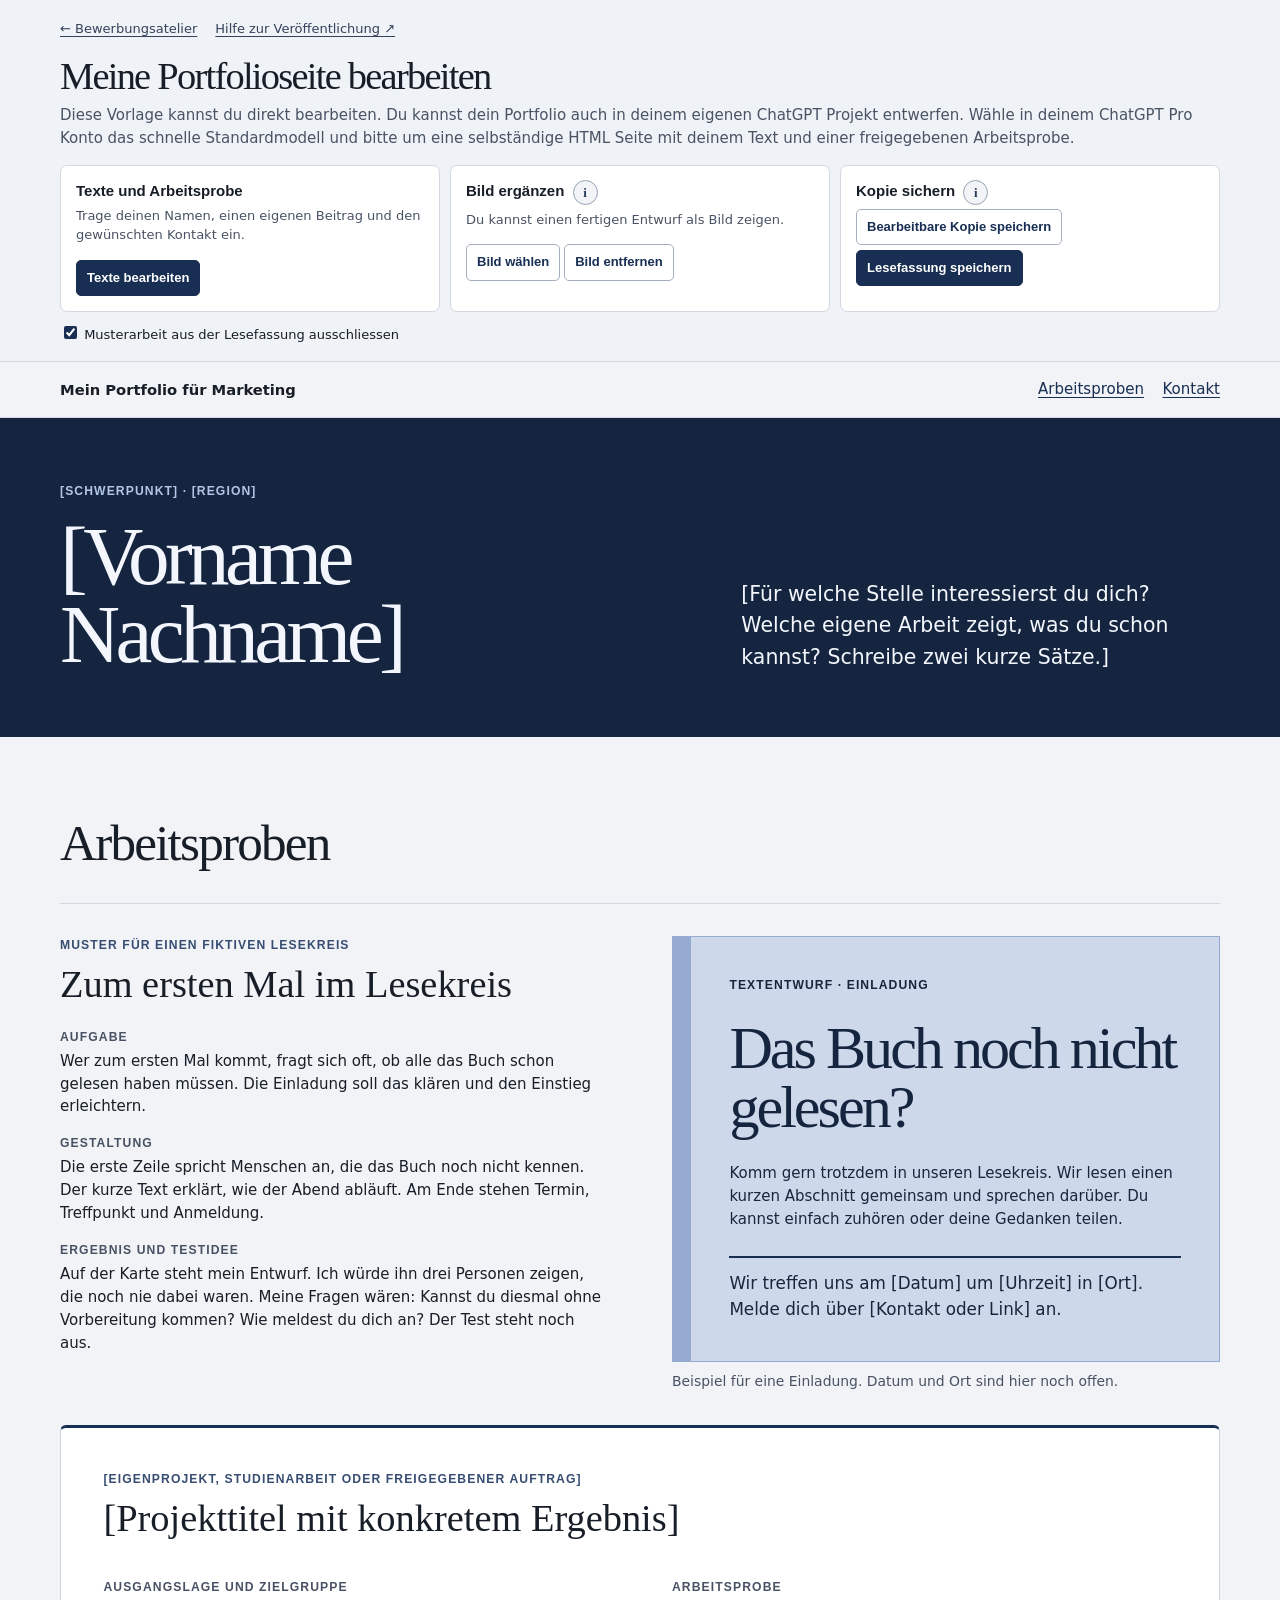
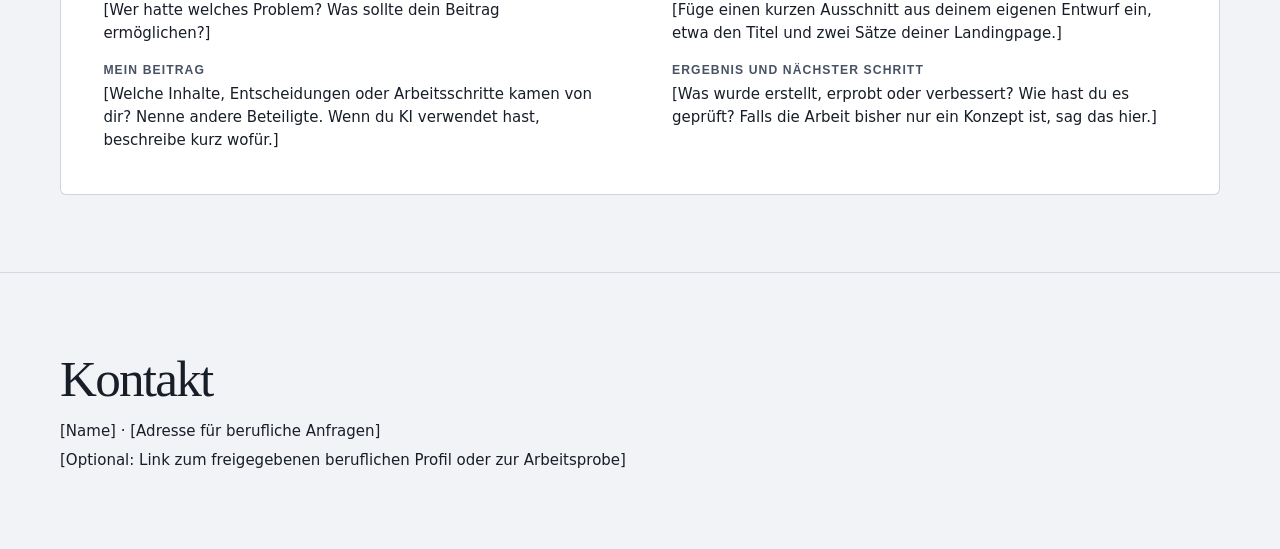
==== commit 6a6803c0: "Klarerer Einstieg mit Blau und Sonnengelb" ====
--- a/04 Portfolio.html
+++ b/04 Portfolio.html
@@ -6,7 +6,7 @@
 <meta name="robots" content="noindex,nofollow">
 <title>Mein Portfolio für Marketing · Arbeitsproben</title>
 <style>
-:root { color-scheme: light; --ink:#142e29; --forest:#083e34; --muted:#475b52; --paper:#f9f8f0; --rule:#bfc8ba; --acid:#e1ec81; --accent:#a73f24; }
+:root { color-scheme: light; --ink:#141e2e; --forest:#0b1d3b; --muted:#444e5e; --paper:#f0f3f9; --rule:#b7becb; --acid:#84a9e9; --accent:#a73f24; }
 * { box-sizing:border-box; }
 body { margin:0; background:var(--paper); color:var(--ink); font:1rem/1.58 'Segoe UI',Arial,sans-serif; }
 a { color:inherit; text-underline-offset:.2em; }
@@ -19,7 +19,7 @@
 .skip { position:absolute; left:.8rem; top:-4rem; z-index:4; padding:.5rem; background:white; }
 .skip:focus { top:.5rem; }
 :focus-visible { outline:3px solid #d15d25; outline-offset:3px; }
-.editor { color:#163d33; background:#e3e9dd; border-bottom:1px solid var(--rule); }
+.editor { color:#16243d; background:#dde1e9; border-bottom:1px solid var(--rule); }
 .editor details { padding:.6rem 0; }
 .editor summary { cursor:pointer; font-size:.92rem; font-weight:650; width:fit-content; }
 .editor details p { max-width:80ch; margin:.65rem 0; }
@@ -31,7 +31,7 @@
 .bar { display:flex; align-items:center; justify-content:space-between; gap:1rem; flex-wrap:wrap; padding:1rem 0; }
 .mark { font-size:.92rem; font-weight:700; }
 nav { display:flex; flex-wrap:wrap; gap:1.15rem; font-size:.94rem; }
-.hero { padding:clamp(3rem,8vw,7rem) 0; background:var(--forest); color:#fffdf1; }
+.hero { padding:clamp(3rem,8vw,7rem) 0; background:var(--forest); color:#f3f7fd; }
 .eyebrow,dt,.label { font:700 .76rem/1.5 'Segoe UI',Arial,sans-serif; letter-spacing:.09em; text-transform:uppercase; }
 .hero .eyebrow { color:var(--acid); margin:0 0 1rem; }
 .hero-grid { display:grid; grid-template-columns:1.35fr 1fr; align-items:end; gap:2.2rem; }
@@ -44,24 +44,24 @@
 dt { color:var(--muted); margin:1rem 0 .22rem; }
 dd { max-width:60ch; }
 figure { margin:0; }
-.poster { background:#edebb2; border:1px solid #b0b482; border-left:clamp(.65rem,2vw,1.2rem) solid var(--forest); padding:clamp(1.4rem,3vw,2.7rem); display:flex; flex-direction:column; justify-content:space-between; gap:1.6rem; min-height:21rem; color:#183a2e; }
+.poster { background:#b2c8ed; border:1px solid #8294b4; border-left:clamp(.65rem,2vw,1.2rem) solid var(--forest); padding:clamp(1.4rem,3vw,2.7rem); display:flex; flex-direction:column; justify-content:space-between; gap:1.6rem; min-height:21rem; color:#18253a; }
 .poster-copy { font-size:clamp(2.25rem,4.7vw,4.65rem); line-height:.97; letter-spacing:-.05em; }
 .poster-foot { border-top:2px solid var(--forest); padding-top:.8rem; font-size:1.05rem; }
 figcaption { margin-top:.6rem; font-size:.87rem; color:var(--muted); }
-.myproject { background:#e9ede4; padding:clamp(1.3rem,4vw,2.65rem); border-top:.3rem solid var(--forest); }
+.myproject { background:#e4e7ed; padding:clamp(1.3rem,4vw,2.65rem); border-top:.3rem solid var(--forest); }
 .last { border-top:1px solid var(--rule); }
 .contact h2 { margin-bottom:.8rem; }
 .contact p + p { margin-top:.4rem; }
 body [data-field] { overflow-wrap:anywhere; white-space:pre-line; }
 @media(max-width:680px) { .frame { width:calc(100% - 2rem); } .hero-grid,.case-layout { grid-template-columns:1fr; } .hero-grid { gap:1.4rem; } .poster { min-height:15rem; } }
-@media print { body { background:white; color:#162e28; font-size:10pt; } .frame { width:100%; } .editor,nav,.skip { display:none; } .hero { padding:1rem 0; background:white; color:#142e29; } .hero .eyebrow { color:#163b31; } h1 { font-size:34pt; } h2 { font-size:23pt; } .work,.contact,.case { padding:1rem 0 !important; } .poster { min-height:auto; } article { break-inside:avoid; } }
+@media print { body { background:white; color:#161f2e; font-size:10pt; } .frame { width:100%; } .editor,nav,.skip { display:none; } .hero { padding:1rem 0; background:white; color:#141e2e; } .hero .eyebrow { color:#16243b; } h1 { font-size:34pt; } h2 { font-size:23pt; } .work,.contact,.case { padding:1rem 0 !important; } .poster { min-height:auto; } article { break-inside:avoid; } }
 </style><style id="editorLayout">
-:root{--ink:#182822;--forest:#18533d;--paper:#f5f6f1;--muted:#4c6056;--rule:#d5dfd6;--acid:#cce7b2;--accent:#37724a}
+:root{--ink:#181e28;--forest:#182e53;--paper:#f1f3f6;--muted:#485264;--rule:#d4d8e0;--acid:#b2c6e7;--accent:#374d72}
 body{font:15px/1.53 Inter,'Segoe UI',system-ui,sans-serif}.frame{width:min(1160px,calc(100% - 52px))}
-.editor{padding:19px 0 15px;background:#f3f6ef;color:#182822}.toolnav{display:flex;gap:18px;flex-wrap:wrap}.toolnav a{font-size:13px;color:#345b41}.editor h2{font:normal clamp(27px,3vw,40px)/1.14 Georgia,serif;margin:16px 0 3px;letter-spacing:-.045em}.toolintro,.toolcard p{color:#4d6055;margin:5px 0 11px}.toolgrid{display:grid;grid-template-columns:repeat(3,1fr);gap:10px;margin:15px 0 11px}.toolcard{padding:14px 15px;background:white;border:1px solid #d5dfd6;border-radius:7px;min-width:0}.toolcard h3{font:650 15px/1.4 'Segoe UI',sans-serif;letter-spacing:0}.toolcard p{font-size:13px}.editor button:not(.minihelp button),.pick{border:1px solid #a8bbab;border-radius:5px;font:650 13px/1.4 'Segoe UI',sans-serif;padding:8px 10px;background:white;color:#18533d;cursor:pointer;display:inline-flex;align-items:center;margin:4px 4px 1px 0}.editor .toolcard button.primary{color:white;background:#18533d;border-color:#18533d}.pick{position:relative}.pick input{width:100%;height:100%;position:absolute;inset:0;opacity:0;cursor:pointer}.pick:focus-within{outline:3px solid #997500}.samplecheck{font-size:13px}.samplecheck input{accent-color:#18533d}.editor #status:not(:empty){margin:9px 0 0;padding:9px 12px;border-left:3px solid #66975d;font-size:14px;background:#fff}.hero{background:#163f2e;padding:clamp(2.5rem,5vw,4.7rem) 0}.hero h1{font-size:clamp(3rem,6.5vw,6.4rem);max-width:none}.case.myproject{border:1px solid #d1dccf;border-top:3px solid #18533d;border-radius:6px;background:white}.poster{background:#e3eacd;border-color:#c2d195}.poster-copy{color:#163f2e}nav a{color:#18533d}
-.minihelp{position:relative;display:inline-flex;vertical-align:middle}.minihelp button{margin:0 .25rem;border:1px solid #9caf9f;background:#f4f8f2;color:#27563e;border-radius:50%;width:25px;height:25px;padding:0;min-height:0;text-align:center;font:700 13px/23px Georgia,serif;cursor:help}.minihelp [role=tooltip]{display:none;position:absolute;bottom:calc(100% + 6px);left:-80px;width:min(235px,72vw);padding:.6rem .8rem;border:1px solid #c1d4bd;border-radius:5px;box-shadow:0 3px 13px #14382422;background:#f6fbf2;color:#223d2e;font:normal 13px/1.45 'Segoe UI',sans-serif;z-index:5;text-align:left}.minihelp:hover [role=tooltip],.minihelp:focus-within [role=tooltip],.minihelp.on [role=tooltip]{display:block}.minihelp.closed [role=tooltip]{display:none}
+.editor{padding:19px 0 15px;background:#eff2f6;color:#181e28}.toolnav{display:flex;gap:18px;flex-wrap:wrap}.toolnav a{font-size:13px;color:#34425b}.editor h2{font:normal clamp(27px,3vw,40px)/1.14 Georgia,serif;margin:16px 0 3px;letter-spacing:-.045em}.toolintro,.toolcard p{color:#495364;margin:5px 0 11px}.toolgrid{display:grid;grid-template-columns:repeat(3,1fr);gap:10px;margin:15px 0 11px}.toolcard{padding:14px 15px;background:white;border:1px solid #d4d8e0;border-radius:7px;min-width:0}.toolcard h3{font:650 15px/1.4 'Segoe UI',sans-serif;letter-spacing:0}.toolcard p{font-size:13px}.editor button:not(.minihelp button),.pick{border:1px solid #a5aebe;border-radius:5px;font:650 13px/1.4 'Segoe UI',sans-serif;padding:8px 10px;background:white;color:#182e53;cursor:pointer;display:inline-flex;align-items:center;margin:4px 4px 1px 0}.editor .toolcard button.primary{color:white;background:#182e53;border-color:#182e53}.pick{position:relative}.pick input{width:100%;height:100%;position:absolute;inset:0;opacity:0;cursor:pointer}.pick:focus-within{outline:3px solid #997500}.samplecheck{font-size:13px}.samplecheck input{accent-color:#182e53}.editor #status:not(:empty){margin:9px 0 0;padding:9px 12px;border-left:3px solid #5d7297;font-size:14px;background:#fff}.hero{background:#16253f;padding:clamp(2.5rem,5vw,4.7rem) 0}.hero h1{font-size:clamp(3rem,6.5vw,6.4rem);max-width:none}.case.myproject{border:1px solid #cfd4dc;border-top:3px solid #182e53;border-radius:6px;background:white}.poster{background:#cdd8ea;border-color:#95abd1}.poster-copy{color:#16253f}nav a{color:#182e53}
+.minihelp{position:relative;display:inline-flex;vertical-align:middle}.minihelp button{margin:0 .25rem;border:1px solid #97a2b4;background:#f2f4f8;color:#273856;border-radius:50%;width:25px;height:25px;padding:0;min-height:0;text-align:center;font:700 13px/23px Georgia,serif;cursor:help}.minihelp [role=tooltip]{display:none;position:absolute;bottom:calc(100% + 6px);left:-80px;width:min(235px,72vw);padding:.6rem .8rem;border:1px solid #bdc6d4;border-radius:5px;box-shadow:0 3px 13px #14213822;background:#f2f5fb;color:#222c3d;font:normal 13px/1.45 'Segoe UI',sans-serif;z-index:5;text-align:left}.minihelp:hover [role=tooltip],.minihelp:focus-within [role=tooltip],.minihelp.on [role=tooltip]{display:block}.minihelp.closed [role=tooltip]{display:none}
 @media(max-width:760px){.toolgrid{grid-template-columns:1fr}.frame{width:calc(100% - 32px)}.editor h2{margin-top:13px}.toolcard{padding:11px 13px}.toolintro{font-size:14px}.hero-grid{grid-template-columns:1fr}.minihelp [role=tooltip]{left:-95px}}
-@media print{.editor{display:none}.hero{color:#132e23;background:white}.hero .eyebrow{color:#36573c}}
+@media print{.editor{display:none}.hero{color:#131d2e;background:white}.hero .eyebrow{color:#364257}}
 </style>
 </head>
 <body>
